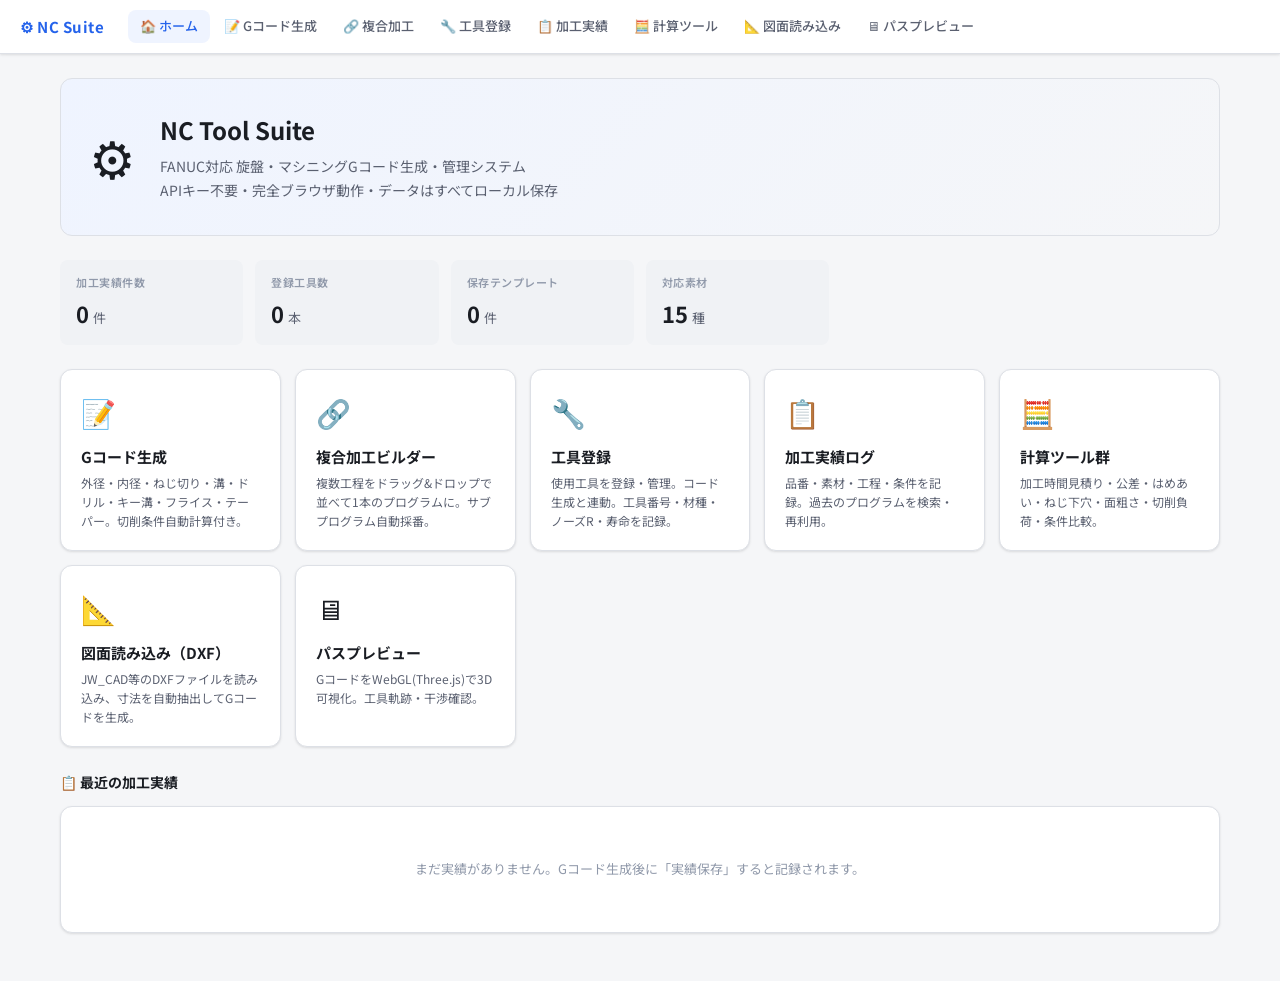
==== index.html @ 3bd9cf35 "Initial commit" ====
<!DOCTYPE html>
<html lang="ja">
<head>
<meta charset="UTF-8"><meta name="viewport" content="width=device-width,initial-scale=1">
<title>NC Tool Suite</title>
<link rel="stylesheet" href="css/common.css">
<style>
.hero{background:linear-gradient(135deg,#eff4ff 0%,#f5f6f8 100%);border:1px solid var(--border);border-radius:var(--radius-lg);padding:32px 28px;margin-bottom:24px;display:flex;align-items:center;gap:24px}
.hero-icon{font-size:52px;flex-shrink:0}
.hero h1{font-size:24px;font-weight:700;margin-bottom:6px}
.hero p{color:var(--text2);font-size:14px;line-height:1.7}
.menu-grid{display:grid;grid-template-columns:repeat(auto-fill,minmax(200px,1fr));gap:14px;margin-bottom:24px}
.menu-card{background:var(--bg1);border:1px solid var(--border);border-radius:var(--radius-lg);padding:20px;text-decoration:none;color:var(--text);transition:all .2s;box-shadow:var(--shadow);display:block}
.menu-card:hover{border-color:var(--accent);box-shadow:var(--shadow-md);transform:translateY(-2px)}
.menu-icon{font-size:28px;margin-bottom:10px}
.menu-name{font-size:15px;font-weight:700;margin-bottom:4px}
.menu-desc{font-size:12px;color:var(--text2);line-height:1.6}
.stats-row{display:grid;grid-template-columns:repeat(auto-fill,minmax(160px,1fr));gap:12px;margin-bottom:24px}
.recent-section{margin-bottom:24px}
.recent-title{font-size:14px;font-weight:700;margin-bottom:12px;display:flex;align-items:center;gap:8px}
.empty-state{text-align:center;padding:32px;color:var(--text3);font-size:13px}
</style>
</head>
<body>
<nav class="nav">
  <a class="nav-logo" href="index.html">⚙ NC Suite</a>
  <div class="nav-links">
    <a class="nav-link active" href="index.html">🏠 <span>ホーム</span></a>
    <a class="nav-link" href="pages/gcode.html">📝 <span>Gコード生成</span></a>
    <a class="nav-link" href="pages/compound.html">🔗 <span>複合加工</span></a>
    <a class="nav-link" href="pages/tools.html">🔧 <span>工具登録</span></a>
    <a class="nav-link" href="pages/log.html">📋 <span>加工実績</span></a>
    <a class="nav-link" href="pages/calc.html">🧮 <span>計算ツール</span></a>
    <a class="nav-link" href="pages/drawing.html">📐 <span>図面読み込み</span></a>
    <a class="nav-link" href="pages/preview.html">🖥 <span>パスプレビュー</span></a>
  </div>
</nav>

<div class="page">
  <div class="hero">
    <div class="hero-icon">⚙</div>
    <div>
      <h1>NC Tool Suite</h1>
      <p>FANUC対応 旋盤・マシニングGコード生成・管理システム<br>APIキー不要・完全ブラウザ動作・データはすべてローカル保存</p>
    </div>
  </div>

  <div class="stats-row" id="stats-row">
    <div class="metric"><div class="metric-label">加工実績件数</div><div class="metric-value" id="stat-logs">0<span class="metric-unit">件</span></div></div>
    <div class="metric"><div class="metric-label">登録工具数</div><div class="metric-value" id="stat-tools">0<span class="metric-unit">本</span></div></div>
    <div class="metric"><div class="metric-label">保存テンプレート</div><div class="metric-value" id="stat-tpls">0<span class="metric-unit">件</span></div></div>
    <div class="metric"><div class="metric-label">対応素材</div><div class="metric-value">15<span class="metric-unit">種</span></div></div>
  </div>

  <div class="menu-grid">
    <a class="menu-card" href="pages/gcode.html">
      <div class="menu-icon">📝</div>
      <div class="menu-name">Gコード生成</div>
      <div class="menu-desc">外径・内径・ねじ切り・溝・ドリル・キー溝・フライス・テーパー。切削条件自動計算付き。</div>
    </a>
    <a class="menu-card" href="pages/compound.html">
      <div class="menu-icon">🔗</div>
      <div class="menu-name">複合加工ビルダー</div>
      <div class="menu-desc">複数工程をドラッグ&ドロップで並べて1本のプログラムに。サブプログラム自動採番。</div>
    </a>
    <a class="menu-card" href="pages/tools.html">
      <div class="menu-icon">🔧</div>
      <div class="menu-name">工具登録</div>
      <div class="menu-desc">使用工具を登録・管理。コード生成と連動。工具番号・材種・ノーズR・寿命を記録。</div>
    </a>
    <a class="menu-card" href="pages/log.html">
      <div class="menu-icon">📋</div>
      <div class="menu-name">加工実績ログ</div>
      <div class="menu-desc">品番・素材・工程・条件を記録。過去のプログラムを検索・再利用。</div>
    </a>
    <a class="menu-card" href="pages/calc.html">
      <div class="menu-icon">🧮</div>
      <div class="menu-name">計算ツール群</div>
      <div class="menu-desc">加工時間見積り・公差・はめあい・ねじ下穴・面粗さ・切削負荷・条件比較。</div>
    </a>
    <a class="menu-card" href="pages/drawing.html">
      <div class="menu-icon">📐</div>
      <div class="menu-name">図面読み込み（DXF）</div>
      <div class="menu-desc">JW_CAD等のDXFファイルを読み込み、寸法を自動抽出してGコードを生成。</div>
    </a>
    <a class="menu-card" href="pages/preview.html">
      <div class="menu-icon">🖥</div>
      <div class="menu-name">パスプレビュー</div>
      <div class="menu-desc">GコードをWebGL(Three.js)で3D可視化。工具軌跡・干渉確認。</div>
    </a>
  </div>

  <div class="recent-section">
    <div class="recent-title">📋 最近の加工実績</div>
    <div class="card">
      <div id="recent-logs"><div class="empty-state">まだ実績がありません。Gコード生成後に「実績保存」すると記録されます。</div></div>
    </div>
  </div>
</div>

<script src="js/common.js"></script>
<script>
document.addEventListener('DOMContentLoaded', () => {
  document.getElementById('stat-logs').innerHTML  = LOG_DB.getAll().length + '<span class="metric-unit">件</span>';
  document.getElementById('stat-tools').innerHTML = TOOL_DB.getAll().length + '<span class="metric-unit">本</span>';
  document.getElementById('stat-tpls').innerHTML  = TPL_DB.getAll().length + '<span class="metric-unit">件</span>';

  const logs = LOG_DB.getAll().slice(0, 5);
  if (logs.length) {
    document.getElementById('recent-logs').innerHTML =
      `<table class="tbl">
        <thead><tr><th>日時</th><th>品番</th><th>工程</th><th>素材</th><th>メモ</th></tr></thead>
        <tbody>${logs.map(l => `<tr>
          <td style="white-space:nowrap;color:var(--text3)">${fmtDate(l.createdAt)}</td>
          <td><strong>${l.partNo||'-'}</strong></td>
          <td><span class="badge badge-blue">${l.procName||'-'}</span></td>
          <td>${l.material||'-'}</td>
          <td style="color:var(--text2)">${l.memo||''}</td>
        </tr>`).join('')}</tbody>
      </table>`;
  }
});
</script>
</body>
</html>
---- css/common.css ----
@import url('https://fonts.googleapis.com/css2?family=Share+Tech+Mono&family=Noto+Sans+JP:wght@400;500;700&display=swap');

:root {
  --bg:       #f5f6f8;
  --bg1:      #ffffff;
  --bg2:      #f0f2f5;
  --bg3:      #e8eaed;
  --border:   #dde0e6;
  --border2:  #c8ccd4;
  --text:     #1a1d23;
  --text2:    #5a6070;
  --text3:    #9099aa;
  --accent:   #2563eb;
  --accent-l: #eff4ff;
  --accent-d: #1d4ed8;
  --green:    #16a34a;
  --green-l:  #f0fdf4;
  --amber:    #d97706;
  --amber-l:  #fffbeb;
  --red:      #dc2626;
  --red-l:    #fef2f2;
  --purple:   #7c3aed;
  --purple-l: #f5f3ff;
  --mono:     'Share Tech Mono', monospace;
  --sans:     'Noto Sans JP', sans-serif;
  --radius:   8px;
  --radius-lg:12px;
  --shadow:   0 1px 3px rgba(0,0,0,.08), 0 1px 2px rgba(0,0,0,.04);
  --shadow-md:0 4px 12px rgba(0,0,0,.10);
}

* { box-sizing: border-box; margin: 0; padding: 0; }
html { font-size: 15px; }
body { font-family: var(--sans); background: var(--bg); color: var(--text); line-height: 1.6; -webkit-font-smoothing: antialiased; }

/* ===== ナビ ===== */
.nav {
  background: var(--bg1);
  border-bottom: 1px solid var(--border);
  padding: 0 20px;
  display: flex;
  align-items: center;
  gap: 0;
  height: 54px;
  position: sticky;
  top: 0;
  z-index: 100;
  box-shadow: var(--shadow);
}
.nav-logo {
  font-size: 15px;
  font-weight: 700;
  color: var(--accent);
  letter-spacing: .5px;
  margin-right: 24px;
  text-decoration: none;
  white-space: nowrap;
}
.nav-links { display: flex; gap: 2px; flex: 1; overflow-x: auto; }
.nav-link {
  padding: 6px 12px;
  font-size: 13px;
  color: var(--text2);
  text-decoration: none;
  border-radius: var(--radius);
  white-space: nowrap;
  transition: all .15s;
  font-weight: 500;
}
.nav-link:hover { background: var(--bg2); color: var(--text); }
.nav-link.active { background: var(--accent-l); color: var(--accent); }

/* ===== レイアウト ===== */
.page { max-width: 1200px; margin: 0 auto; padding: 24px 20px; }
.page-title { font-size: 20px; font-weight: 700; margin-bottom: 4px; }
.page-sub   { font-size: 13px; color: var(--text2); margin-bottom: 20px; }

/* ===== カード ===== */
.card {
  background: var(--bg1);
  border: 1px solid var(--border);
  border-radius: var(--radius-lg);
  padding: 20px;
  box-shadow: var(--shadow);
}
.card-title {
  font-size: 13px;
  font-weight: 700;
  letter-spacing: 1px;
  text-transform: uppercase;
  color: var(--text3);
  margin-bottom: 14px;
}

/* ===== グリッド ===== */
.grid-2 { display: grid; grid-template-columns: 1fr 1fr; gap: 14px; }
.grid-3 { display: grid; grid-template-columns: 1fr 1fr 1fr; gap: 14px; }
.grid-4 { display: grid; grid-template-columns: repeat(4, 1fr); gap: 14px; }

/* ===== フォーム ===== */
.field { margin-bottom: 12px; }
.field label {
  display: block;
  font-size: 12px;
  font-weight: 500;
  color: var(--text2);
  margin-bottom: 5px;
}
.field input, .field select, .field textarea {
  width: 100%;
  background: var(--bg1);
  border: 1px solid var(--border);
  color: var(--text);
  padding: 8px 11px;
  font-size: 14px;
  font-family: var(--sans);
  border-radius: var(--radius);
  outline: none;
  transition: border-color .15s, box-shadow .15s;
}
.field input:focus, .field select:focus, .field textarea:focus {
  border-color: var(--accent);
  box-shadow: 0 0 0 3px rgba(37,99,235,.12);
}
.field select option { background: var(--bg1); }
.field .hint { font-size: 11px; color: var(--text3); margin-top: 4px; }
.field input.ok  { border-color: var(--green); }
.field input.err { border-color: var(--red); }

/* ===== ボタン ===== */
.btn {
  display: inline-flex; align-items: center; gap: 6px;
  padding: 8px 18px;
  font-size: 13px; font-weight: 700; font-family: var(--sans);
  border-radius: var(--radius); border: 1px solid var(--border2);
  cursor: pointer; transition: all .15s; background: var(--bg1); color: var(--text);
}
.btn:hover { background: var(--bg2); }
.btn-primary { background: var(--accent); color: #fff; border-color: var(--accent); }
.btn-primary:hover { background: var(--accent-d); }
.btn-success { background: var(--green); color: #fff; border-color: var(--green); }
.btn-danger  { background: var(--red);   color: #fff; border-color: var(--red); }
.btn-sm { padding: 5px 12px; font-size: 12px; }
.btn-full { width: 100%; justify-content: center; }

/* ===== バッジ ===== */
.badge {
  display: inline-block; font-size: 11px; font-weight: 700;
  padding: 2px 8px; border-radius: 4px; letter-spacing: .5px;
}
.badge-blue   { background: var(--accent-l);  color: var(--accent); }
.badge-green  { background: var(--green-l);   color: var(--green); }
.badge-amber  { background: var(--amber-l);   color: var(--amber); }
.badge-red    { background: var(--red-l);     color: var(--red); }
.badge-purple { background: var(--purple-l);  color: var(--purple); }

/* ===== テーブル ===== */
.tbl { width: 100%; border-collapse: collapse; font-size: 13px; }
.tbl th { background: var(--bg2); padding: 9px 12px; text-align: left; font-weight: 600; font-size: 12px; color: var(--text2); border-bottom: 1px solid var(--border); }
.tbl td { padding: 9px 12px; border-bottom: 1px solid var(--border); vertical-align: middle; }
.tbl tr:last-child td { border-bottom: none; }
.tbl tr:hover td { background: var(--bg2); }

/* ===== Gコード ===== */
.gcode {
  font-family: var(--mono);
  font-size: 12px;
  background: #1a1d23;
  color: #a8c7fa;
  padding: 16px;
  border-radius: var(--radius);
  white-space: pre;
  overflow-x: auto;
  line-height: 1.9;
}
.gcode .cm { color: #6b7280; }
.gcode .gw { color: #93c5fd; }
.gcode .mw { color: #fca5a5; }
.gcode .vl { color: #fcd34d; }
.gcode .lnum { color: #374151; user-select: none; margin-right: 10px; }
.gcode .hl { color: #86efac; }

/* ===== タブ ===== */
.tabs { display: flex; border-bottom: 1px solid var(--border); margin-bottom: 16px; gap: 2px; }
.tab-btn {
  padding: 8px 16px; font-size: 13px; font-weight: 500;
  color: var(--text2); background: none; border: none;
  border-bottom: 2px solid transparent; cursor: pointer;
  font-family: var(--sans); transition: all .15s;
}
.tab-btn.active { color: var(--accent); border-bottom-color: var(--accent); }
.tab-btn:hover:not(.active) { color: var(--text); background: var(--bg2); border-radius: var(--radius) var(--radius) 0 0; }
.tab-panel { display: none; }
.tab-panel.active { display: block; }

/* ===== メトリクスカード ===== */
.metric { background: var(--bg2); border-radius: var(--radius); padding: 14px 16px; }
.metric-label { font-size: 11px; font-weight: 600; color: var(--text3); text-transform: uppercase; letter-spacing: .5px; margin-bottom: 4px; }
.metric-value { font-size: 22px; font-weight: 700; color: var(--text); }
.metric-unit  { font-size: 13px; color: var(--text2); margin-left: 4px; font-weight: 400; }

/* ===== 通知 ===== */
.alert { padding: 10px 14px; border-radius: var(--radius); font-size: 13px; margin-bottom: 12px; }
.alert-info    { background: var(--accent-l);  color: var(--accent-d); border-left: 3px solid var(--accent); }
.alert-success { background: var(--green-l);   color: var(--green);    border-left: 3px solid var(--green); }
.alert-warn    { background: var(--amber-l);   color: var(--amber);    border-left: 3px solid var(--amber); }
.alert-danger  { background: var(--red-l);     color: var(--red);      border-left: 3px solid var(--red); }

/* ===== スマホ対応 ===== */
@media (max-width: 768px) {
  .page { padding: 16px 14px; }
  .grid-2, .grid-3, .grid-4 { grid-template-columns: 1fr; }
  .nav-link span { display: none; }
  .hide-sp { display: none; }
}
@media (max-width: 480px) {
  html { font-size: 14px; }
  .nav { padding: 0 12px; }
  .card { padding: 14px; }
}
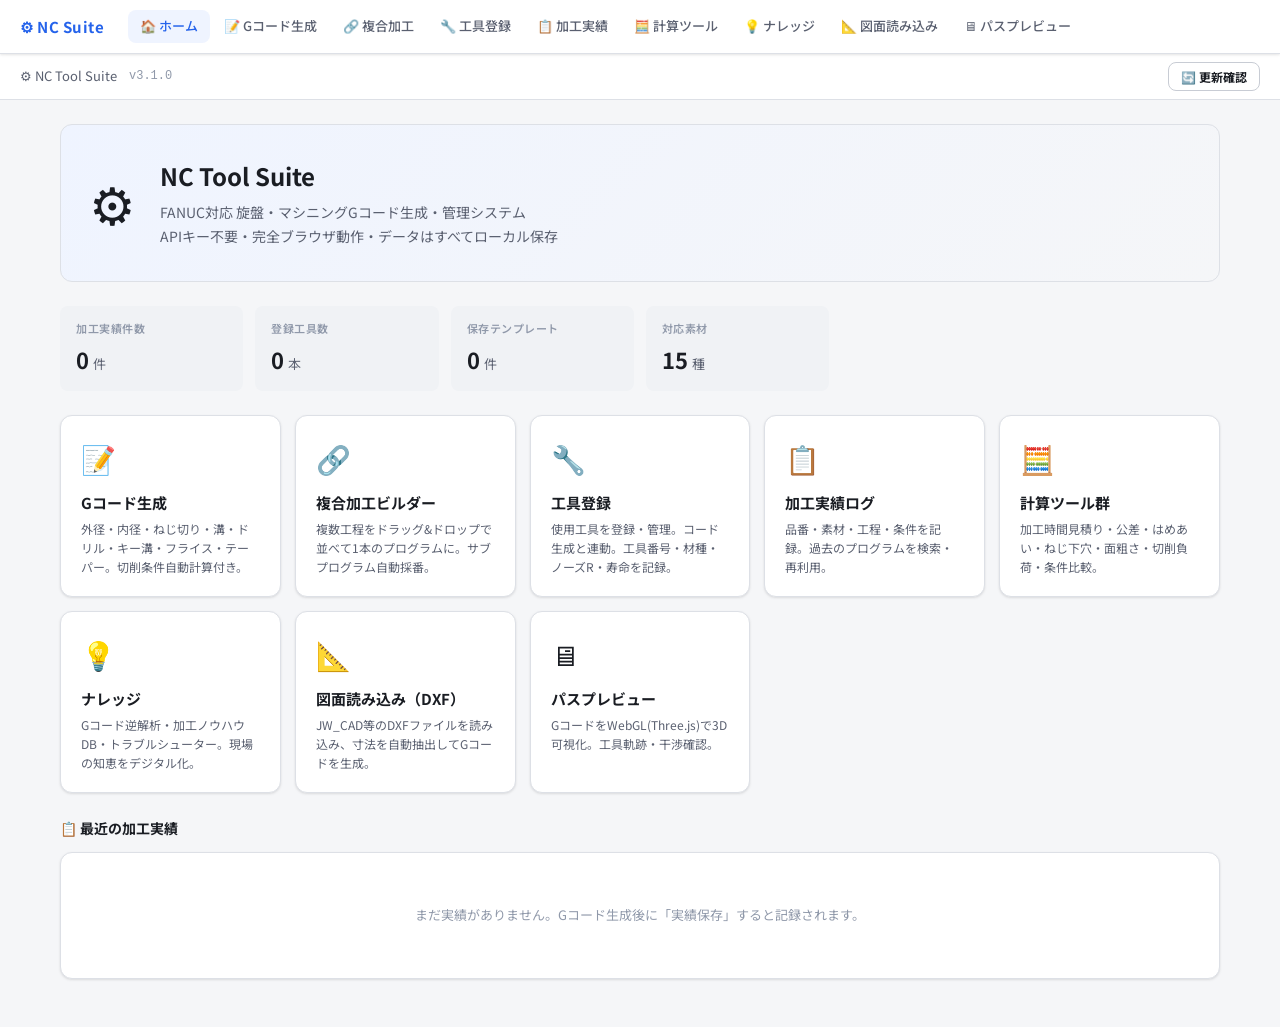
==== commit 3a4a0e86: "v3.2.0 ナレッジ機能追加" ====
--- a/index.html
+++ b/index.html
@@ -31,10 +31,23 @@
     <a class="nav-link" href="pages/tools.html">🔧 <span>工具登録</span></a>
     <a class="nav-link" href="pages/log.html">📋 <span>加工実績</span></a>
     <a class="nav-link" href="pages/calc.html">🧮 <span>計算ツール</span></a>
+    <a class="nav-link" href="pages/knowledge.html">💡 <span>ナレッジ</span></a>
     <a class="nav-link" href="pages/drawing.html">📐 <span>図面読み込み</span></a>
     <a class="nav-link" href="pages/preview.html">🖥 <span>パスプレビュー</span></a>
   </div>
 </nav>
+
+
+  <!-- 自己更新バー -->
+  <div id="update-bar" style="background:var(--bg1);border-bottom:1px solid var(--border);padding:8px 20px;display:flex;align-items:center;gap:12px;font-size:13px">
+    <span style="color:var(--text2)">⚙ NC Tool Suite</span>
+    <span id="current-ver" style="font-family:var(--mono);font-size:12px;color:var(--text3)">v3.1.0</span>
+    <span id="update-status" style="color:var(--text3);font-size:12px"></span>
+    <div style="margin-left:auto;display:flex;gap:8px;align-items:center">
+      <button class="btn btn-sm" onclick="checkUpdate()" id="check-btn">🔄 更新確認</button>
+      <button class="btn btn-sm btn-primary" onclick="doUpdate()" id="update-btn" style="display:none">⬆ 更新する</button>
+    </div>
+  </div>
 
 <div class="page">
   <div class="hero">
@@ -77,6 +90,11 @@
       <div class="menu-icon">🧮</div>
       <div class="menu-name">計算ツール群</div>
       <div class="menu-desc">加工時間見積り・公差・はめあい・ねじ下穴・面粗さ・切削負荷・条件比較。</div>
+    </a>
+    <a class="menu-card" href="pages/knowledge.html">
+      <div class="menu-icon">💡</div>
+      <div class="menu-name">ナレッジ</div>
+      <div class="menu-desc">Gコード逆解析・加工ノウハウDB・トラブルシューター。現場の知恵をデジタル化。</div>
     </a>
     <a class="menu-card" href="pages/drawing.html">
       <div class="menu-icon">📐</div>
@@ -121,5 +139,142 @@
   }
 });
 </script>
+
+<script>
+const REPO_RAW = 'https://raw.githubusercontent.com/k2k16k2k16k/nc-tool-suite/main';
+const CURRENT_VERSION = '3.1.0';
+let latestInfo = null;
+
+async function checkUpdate() {
+  const btn = document.getElementById('check-btn');
+  const status = document.getElementById('update-status');
+  btn.textContent = '確認中...';
+  btn.disabled = true;
+  status.textContent = '';
+
+  try {
+    const res = await fetch(REPO_RAW + '/version.json?t=' + Date.now());
+    if (!res.ok) throw new Error('取得失敗');
+    latestInfo = await res.json();
+    const latest = latestInfo.version;
+
+    if (latest === CURRENT_VERSION) {
+      status.textContent = '✅ 最新版です';
+      status.style.color = 'var(--green)';
+    } else {
+      status.innerHTML = `🆕 新バージョン <strong>${latest}</strong> があります`;
+      status.style.color = 'var(--accent)';
+      document.getElementById('update-btn').style.display = 'inline-flex';
+    }
+  } catch(e) {
+    status.textContent = '⚠ 確認できませんでした（オフライン？）';
+    status.style.color = 'var(--amber)';
+  }
+  btn.textContent = '🔄 更新確認';
+  btn.disabled = false;
+}
+
+async function doUpdate() {
+  if (!latestInfo) return;
+  const btn = document.getElementById('update-btn');
+  btn.textContent = '更新中...';
+  btn.disabled = true;
+
+  const files = Object.keys(latestInfo.files);
+  const results = [];
+  let success = 0, fail = 0;
+
+  for (const file of files) {
+    try {
+      const res = await fetch(REPO_RAW + '/' + file + '?t=' + Date.now());
+      if (!res.ok) throw new Error();
+      const text = await res.text();
+
+      // ダウンロードリンクを生成
+      const blob = new Blob([text], {type: 'text/html'});
+      const url = URL.createObjectURL(blob);
+      const a = document.createElement('a');
+      a.href = url;
+      a.download = file.split('/').pop();
+      // 自動ダウンロードは1ファイルずつ
+      results.push({file, url, a, text});
+      success++;
+    } catch(e) {
+      fail++;
+    }
+  }
+
+  // 更新確認ダイアログを表示
+  showUpdateDialog(results, latestInfo);
+  btn.textContent = '⬆ 更新する';
+  btn.disabled = false;
+}
+
+function showUpdateDialog(results, info) {
+  const existing = document.getElementById('update-dialog');
+  if (existing) existing.remove();
+
+  const changelog = (info.changelog || []).slice(0, 3).map(c =>
+    `<li style="margin-bottom:4px;font-size:12px;color:var(--text2)">${c}</li>`
+  ).join('');
+
+  const dialog = document.createElement('div');
+  dialog.id = 'update-dialog';
+  dialog.style.cssText = 'position:fixed;inset:0;background:rgba(0,0,0,.5);z-index:9999;display:flex;align-items:center;justify-content:center;padding:20px';
+  dialog.innerHTML = `
+    <div style="background:var(--bg1);border-radius:12px;padding:24px;max-width:560px;width:100%;box-shadow:0 20px 60px rgba(0,0,0,.3)">
+      <div style="font-size:16px;font-weight:700;margin-bottom:6px">🆕 バージョン ${info.version} に更新</div>
+      <div style="font-size:12px;color:var(--text2);margin-bottom:14px">${info.updated}</div>
+      <ul style="margin-bottom:16px;padding-left:16px">${changelog}</ul>
+      <div style="background:var(--bg2);border-radius:8px;padding:12px;margin-bottom:16px;font-size:12px;color:var(--text2);line-height:1.8">
+        📁 更新ファイル: <strong style="color:var(--text)">${results.length}個</strong><br>
+        以下のファイルがダウンロードされます。<br>
+        <code style="font-size:11px;color:var(--accent)">C:\Users\chp2\Desktop\コード作成\</code> に上書きしてください。
+      </div>
+      <div style="display:flex;gap:8px;flex-wrap:wrap;margin-bottom:16px" id="file-list">
+        ${results.map(r => `<span style="font-size:11px;background:var(--accent-l);color:var(--accent);padding:2px 8px;border-radius:4px">${r.file}</span>`).join('')}
+      </div>
+      <div style="display:flex;gap:8px;justify-content:flex-end">
+        <button onclick="document.getElementById('update-dialog').remove()" style="padding:8px 16px;border:1px solid var(--border);border-radius:8px;background:var(--bg1);cursor:pointer;font-family:var(--sans);font-size:13px">キャンセル</button>
+        <button onclick="downloadAll()" id="dl-all-btn" style="padding:8px 20px;background:var(--accent);color:#fff;border:none;border-radius:8px;cursor:pointer;font-weight:700;font-family:var(--sans);font-size:13px">⬇ 全ファイルをダウンロード</button>
+      </div>
+    </div>
+  `;
+  document.body.appendChild(dialog);
+
+  // グローバルに結果を保持
+  window._updateResults = results;
+}
+
+async function downloadAll() {
+  const results = window._updateResults || [];
+  const btn = document.getElementById('dl-all-btn');
+  btn.textContent = 'ダウンロード中...';
+  btn.disabled = true;
+
+  for (let i = 0; i < results.length; i++) {
+    const r = results[i];
+    await new Promise(resolve => {
+      setTimeout(() => {
+        const a = document.createElement('a');
+        a.href = r.url;
+        a.download = r.file.split('/').pop();
+        a.click();
+        resolve();
+      }, i * 300); // 300ms間隔でダウンロード
+    });
+  }
+
+  btn.textContent = '✅ ダウンロード完了';
+  setTimeout(() => {
+    document.getElementById('update-dialog').remove();
+    const status = document.getElementById('update-status');
+    status.textContent = '📁 ダウンロード完了 — フォルダに上書きしてください';
+    status.style.color = 'var(--green)';
+    document.getElementById('update-btn').style.display = 'none';
+  }, 1000);
+}
+</script>
+
 </body>
 </html>
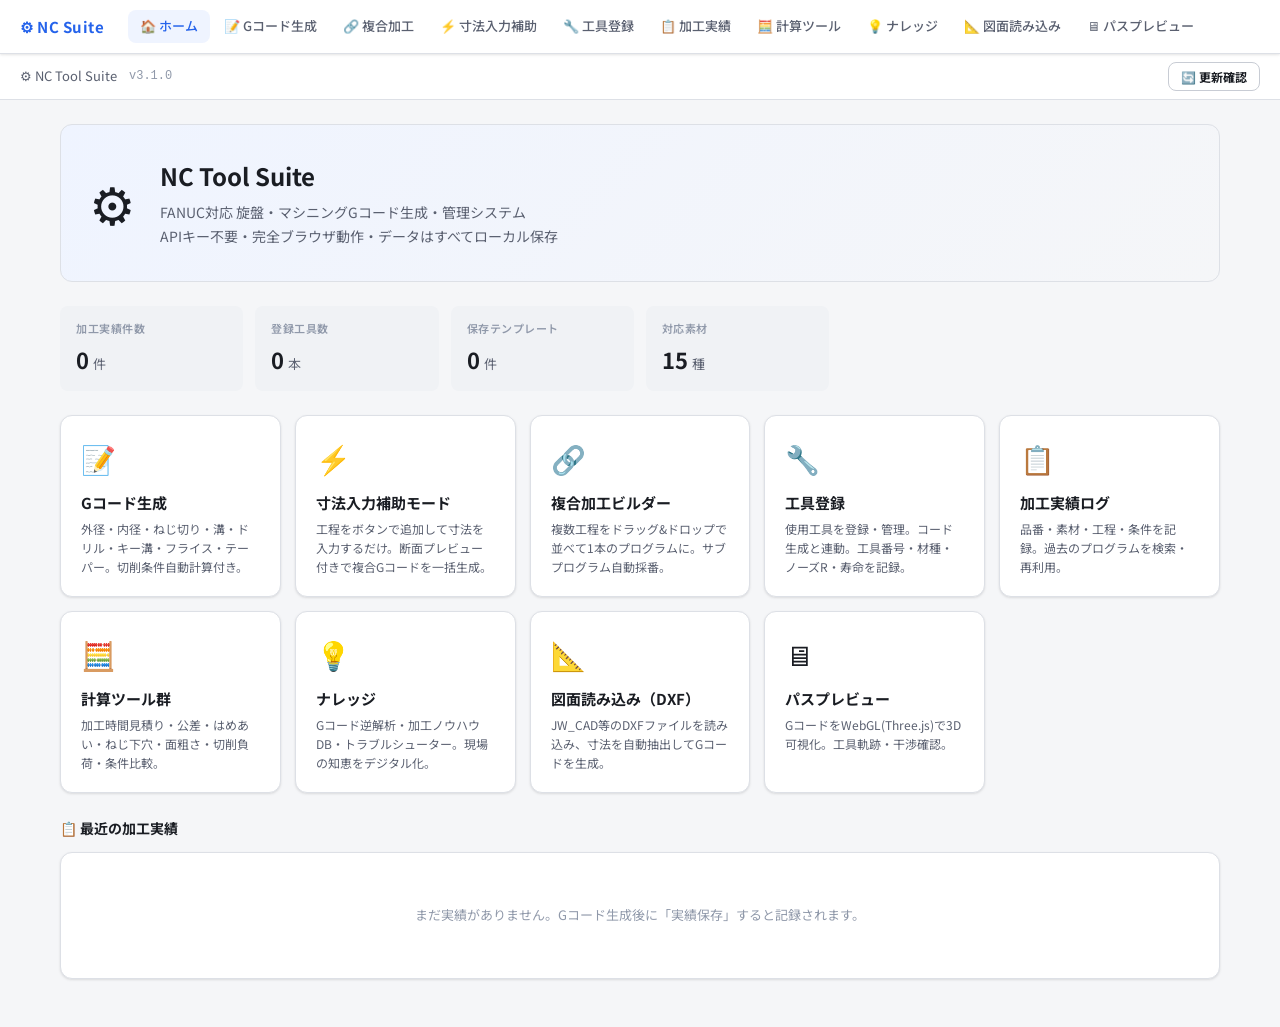
==== commit d4a3e08e: "Nc tool suite v3.3" ====
--- a/index.html
+++ b/index.html
@@ -28,6 +28,7 @@
     <a class="nav-link active" href="index.html">🏠 <span>ホーム</span></a>
     <a class="nav-link" href="pages/gcode.html">📝 <span>Gコード生成</span></a>
     <a class="nav-link" href="pages/compound.html">🔗 <span>複合加工</span></a>
+    <a class="nav-link" href="pages/quick.html">⚡ <span>寸法入力補助</span></a>
     <a class="nav-link" href="pages/tools.html">🔧 <span>工具登録</span></a>
     <a class="nav-link" href="pages/log.html">📋 <span>加工実績</span></a>
     <a class="nav-link" href="pages/calc.html">🧮 <span>計算ツール</span></a>
@@ -70,6 +71,11 @@
       <div class="menu-icon">📝</div>
       <div class="menu-name">Gコード生成</div>
       <div class="menu-desc">外径・内径・ねじ切り・溝・ドリル・キー溝・フライス・テーパー。切削条件自動計算付き。</div>
+    </a>
+    <a class="menu-card" href="pages/quick.html">
+      <div class="menu-icon">⚡</div>
+      <div class="menu-name">寸法入力補助モード</div>
+      <div class="menu-desc">工程をボタンで追加して寸法を入力するだけ。断面プレビュー付きで複合Gコードを一括生成。</div>
     </a>
     <a class="menu-card" href="pages/compound.html">
       <div class="menu-icon">🔗</div>
